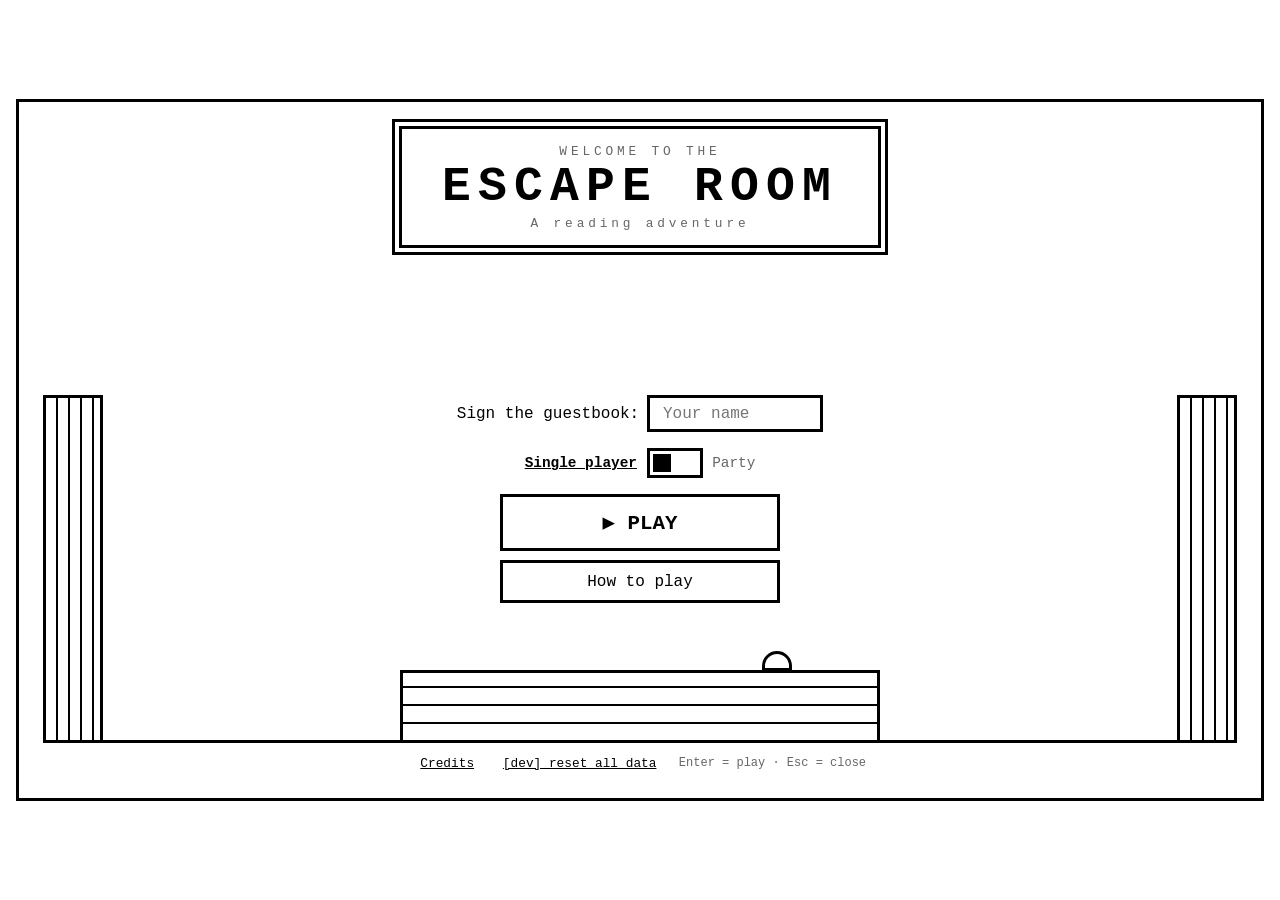
==== index.html @ 8e8c7b07 "changed menu ui, added dev reset button, added keyboard controls (esc for moving back, enter for pre" ====
<!DOCTYPE html>
<html lang="en">
<head>
  <meta charset="UTF-8" />
  <meta name="viewport" content="width=device-width, initial-scale=1.0" />
  <title>Escape Room – Lobby</title>
  <link rel="stylesheet" href="css/style.css" />
</head>
<body>
  <main class="menu-stage">
    <section class="room lobby">

      <!-- Title / hotel sign -->
      <div class="sign">
        <span class="sign-small">WELCOME TO THE</span>
        <h1>ESCAPE ROOM</h1>
        <span class="sign-small">A reading adventure</span>
      </div>

      <div class="lobby-floor">
        <!-- Left: decorative pillar -->
        <div class="pillar" aria-hidden="true"></div>

        <!-- Centre: reception desk with the menu -->
        <div class="reception">
          <div class="guestbook">
            <label for="player-name">Sign the guestbook:</label>
            <input id="player-name" type="text" maxlength="16" placeholder="Your name" />
          </div>

          <!-- Single player / Party switch (applies to every game) -->
          <div class="mode-switch">
            <span class="mode-label" data-mode="single">Single player</span>
            <button class="switch" id="mode-switch" role="switch" aria-checked="false" aria-label="Party mode">
              <span class="switch-knob"></span>
            </button>
            <span class="mode-label" data-mode="party">Party</span>
          </div>

          <nav class="menu">
            <button class="menu-btn primary" id="btn-play">▶ PLAY</button>
            <button class="menu-btn" data-open="how-to">How to play</button>
          </nav>
          <p class="menu-note" id="mode-note" aria-live="polite"></p>

          <div class="desk" aria-hidden="true">
            <button class="bell" id="bell" aria-label="Ring the bell" tabindex="-1"></button>
          </div>
        </div>

        <!-- Right: decorative pillar -->
        <div class="pillar" aria-hidden="true"></div>
      </div>

      <!-- Small links under the desk -->
      <div class="desk-links">
        <button class="link-btn" data-open="credits">Credits</button>
        <button class="link-btn" id="btn-reset">[dev] reset all data</button>
        <span class="key-hint">Enter = play · Esc = close</span>
      </div>
    </section>
  </main>

  <!-- ===== Pop-up panels ===== -->
  <dialog class="modal" id="how-to">
    <h2>How to play</h2>
    <ol>
      <li>Sign the guestbook with your name.</li>
      <li>Press <strong>Play</strong> to enter the hallway.</li>
      <li>Pick a door. Each room trains a reading skill:
        <ul>
          <li><strong>Locate</strong> – find key information fast.</li>
          <li><strong>Understand</strong> – apply what you read.</li>
          <li><strong>Evaluate</strong> – judge what is true and useful.</li>
        </ul>
      </li>
      <li>Escape before the timer runs out and beat your best score.</li>
    </ol>
    <p class="muted">Keyboard: <strong>Esc</strong> goes back a menu.</p>
    <form method="dialog"><button>Close</button></form>
  </dialog>

  <dialog class="modal" id="credits">
    <h2>Credits</h2>
    <p>Made by our team for the KapiBarian Game Design Challenge.</p>
    <p class="muted">Inspired by the PISA reading literacy framework.</p>
    <form method="dialog"><button>Close</button></form>
  </dialog>

  <script src="js/main.js"></script>
  <script src="js/menu.js"></script>
</body>
</html>
---- css/style.css ----
/* =========================================================
   Plain black & white theme.
   All colors/sizes live here as variables so the pixel-art
   theme (dark reds, browns, golds) can be swapped in later.
   ========================================================= */
:root {
  --bg: #ffffff;
  --fg: #000000;
  --muted: #666666;
  --line: #000000;
  --hover-bg: #000000;
  --hover-fg: #ffffff;
  --border: 3px;
  --radius: 0px;            /* keep square for a pixel look */
  --font: "Courier New", Courier, monospace;
  --max-width: 1280px;
}

* { box-sizing: border-box; margin: 0; padding: 0; }

html, body { height: 100%; }

body {
  background: var(--bg);
  color: var(--fg);
  font-family: var(--font);
  display: flex;
  flex-direction: column;
  min-height: 100vh;
}

a { color: inherit; text-decoration: none; }

button, input {
  font-family: inherit;
  font-size: 1rem;
  color: var(--fg);
  background: var(--bg);
  border: var(--border) solid var(--line);
  border-radius: var(--radius);
  padding: 0.4rem 0.8rem;
}

button { cursor: pointer; }
button:hover, button:focus-visible {
  background: var(--hover-bg);
  color: var(--hover-fg);
  outline: none;
}

.muted { color: var(--muted); }

/* ---------- Top bar ---------- */
.topbar {
  display: flex;
  justify-content: space-between;
  align-items: center;
  gap: 1rem;
  flex-wrap: wrap;
  padding: 0.8rem 1.2rem;
  border-bottom: var(--border) solid var(--line);
}

.logo { font-weight: bold; letter-spacing: 0.2em; }

.player { display: flex; align-items: center; gap: 0.5rem; }
.player input { width: 10rem; }

/* ---------- Main stage ---------- */
.stage {
  flex: 1;
  width: 100%;
  max-width: var(--max-width);
  margin: 0 auto;
  padding: 1.5rem 1rem;
  display: grid;
  grid-template-columns: 1fr 260px;
  gap: 1.5rem;
  align-items: start;
}

.room {
  border: var(--border) solid var(--line);
  padding: 1.5rem;
  aspect-ratio: 16 / 9;     /* designed for 16:9 laptop screens */
  display: flex;
  flex-direction: column;
}

.room h1 { font-size: 2rem; text-align: center; }
.subtitle { text-align: center; color: var(--muted); margin: 0.4rem 0 1.5rem; }

/* ---------- Doors ---------- */
.doors {
  flex: 1;
  display: grid;
  grid-template-columns: repeat(3, 1fr);
  gap: 1.5rem;
  align-items: end;
}

.door {
  display: flex;
  flex-direction: column;
  align-items: center;
  text-align: center;
  gap: 0.4rem;
}

.door-frame {
  width: 70%;
  max-width: 150px;
  aspect-ratio: 1 / 2;
  border: var(--border) solid var(--line);
  padding: 6px;
  perspective: 600px;
}

.door-panel {
  position: relative;
  width: 100%;
  height: 100%;
  border: var(--border) solid var(--line);
  background: var(--bg);
  transform-origin: left center;
  transition: transform 0.35s ease, background 0.2s;
  display: flex;
  justify-content: center;
  padding-top: 15%;
}

.door-number { font-weight: bold; font-size: 1.2rem; }

.door-knob {
  position: absolute;
  right: 12%;
  top: 50%;
  width: 10px;
  height: 10px;
  border: var(--border) solid var(--line);
  border-radius: 50%;
}

.door h2 { font-size: 1.2rem; margin-top: 0.4rem; }
.door p { font-size: 0.85rem; color: var(--muted); }
.best { font-size: 0.8rem; }

/* door "opens" on hover / keyboard focus */
.door:hover .door-panel,
.door:focus-visible .door-panel {
  transform: rotateY(-55deg);
  background: var(--hover-bg);
}
.door:hover .door-number,
.door:focus-visible .door-number { color: var(--hover-fg); }
.door:focus-visible { outline: var(--border) dashed var(--line); outline-offset: 6px; }

/* ---------- Side panel / leaderboard ---------- */
.panel {
  border: var(--border) solid var(--line);
  padding: 1rem;
}
.panel h2 { font-size: 1.1rem; margin-bottom: 0.4rem; }
.panel ol { margin: 0.8rem 0 0 1.4rem; line-height: 1.7; }

/* ---------- Footer ---------- */
.footer {
  display: flex;
  justify-content: space-between;
  align-items: center;
  padding: 0.6rem 1.2rem;
  border-top: var(--border) solid var(--line);
  font-size: 0.8rem;
  color: var(--muted);
}
.easter-egg { border: none; padding: 0 0.4rem; color: var(--muted); }

/* ---------- Game page shell ---------- */
.hud {
  display: flex;
  gap: 1.5rem;
  font-weight: bold;
}

.game-stage {
  flex: 1;
  width: 100%;
  max-width: var(--max-width);
  margin: 0 auto;
  padding: 1.5rem 1rem;
}

.game-area {
  border: var(--border) solid var(--line);
  aspect-ratio: 16 / 9;
  display: flex;
  flex-direction: column;
  align-items: center;
  justify-content: center;
  gap: 1rem;
  padding: 1.5rem;
  text-align: center;
}

.game-area h1 { font-size: 2rem; }
.game-area .skill { max-width: 40ch; color: var(--muted); }
.game-area .actions { display: flex; gap: 0.8rem; flex-wrap: wrap; justify-content: center; }

/* ---------- Phone / narrow screens ---------- */
@media (max-width: 800px) {
  .stage { grid-template-columns: 1fr; }
  .room, .game-area { aspect-ratio: auto; min-height: 70vh; }
  .doors { grid-template-columns: 1fr; gap: 2rem; }
  .door-frame { width: 40%; }
  .footer { flex-direction: column; gap: 0.3rem; }
}

/* =========================================================
   MAIN MENU (lobby)
   ========================================================= */
.menu-stage {
  flex: 1;
  width: 100%;
  max-width: var(--max-width);
  margin: 0 auto;
  padding: 1.5rem 1rem;
  display: flex;
  align-items: center;
}

.lobby { width: 100%; justify-content: space-between; }

/* hotel sign */
.sign {
  align-self: center;
  border: var(--border) solid var(--line);
  outline: var(--border) solid var(--line);
  outline-offset: 4px;
  padding: 0.8rem 2.5rem;
  text-align: center;
}
.sign h1 { font-size: clamp(1.8rem, 4vw, 3rem); letter-spacing: 0.15em; }
.sign-small { font-size: 0.8rem; letter-spacing: 0.3em; color: var(--muted); }

/* floor row: pillar | reception | pillar */
.lobby-floor {
  display: grid;
  grid-template-columns: 60px 1fr 60px;
  align-items: end;
  gap: 1rem;
  border-bottom: var(--border) solid var(--line); /* the floor line */
}

.pillar {
  height: 100%;
  min-height: 260px;
  border: var(--border) solid var(--line);
  border-bottom: none;
  background: repeating-linear-gradient(
    90deg, var(--bg) 0 10px, var(--line) 10px 12px
  );
}

.reception {
  display: flex;
  flex-direction: column;
  align-items: center;
  gap: 1rem;
}

.guestbook { display: flex; align-items: center; gap: 0.5rem; flex-wrap: wrap; justify-content: center; }
.guestbook input { width: 11rem; }

.menu {
  display: flex;
  flex-direction: column;
  gap: 0.6rem;
  width: min(280px, 100%);
}

.menu-btn {
  display: block;
  width: 100%;
  text-align: center;
  font-size: 1rem;
  padding: 0.6rem;
  border: var(--border) solid var(--line);
  background: var(--bg);
  color: var(--fg);
  cursor: pointer;
}
.menu-btn:hover, .menu-btn:focus-visible {
  background: var(--hover-bg);
  color: var(--hover-fg);
  outline: none;
}
.menu-btn.primary { font-size: 1.3rem; font-weight: bold; padding: 0.8rem; }

/* reception desk */
.desk {
  position: relative;
  width: min(480px, 100%);
  height: 70px;
  border: var(--border) solid var(--line);
  border-bottom: none;
  margin-top: 1.2rem;
  background: repeating-linear-gradient(
    0deg, var(--bg) 0 16px, var(--line) 16px 18px
  );
}

.bell {
  position: absolute;
  top: -22px;
  right: 18%;
  width: 30px;
  height: 20px;
  padding: 0;
  border: var(--border) solid var(--line);
  border-radius: 15px 15px 0 0;
  background: var(--bg);
}
.bell:hover { background: var(--hover-bg); }
.bell.ring { animation: ring 0.3s; }
@keyframes ring {
  25% { transform: rotate(-15deg); }
  75% { transform: rotate(15deg); }
}

/* pop-up panels */
.modal {
  margin: auto;
  max-width: min(520px, 92vw);
  padding: 1.5rem;
  border: var(--border) solid var(--line);
  background: var(--bg);
  color: var(--fg);
  font-family: var(--font);
}
.modal::backdrop { background: rgba(0, 0, 0, 0.6); }
.modal h2 { margin-bottom: 0.8rem; }
.modal ol, .modal ul { margin: 0.6rem 0 1rem 1.4rem; line-height: 1.7; }
.modal p { margin-bottom: 0.6rem; }

@media (max-width: 800px) {
  .menu-stage { align-items: stretch; }
  .lobby { gap: 1.5rem; }
  .lobby-floor { grid-template-columns: 1fr; }
  .pillar { display: none; }
}

/* ---------- Single player / Party switch ---------- */
.mode-switch { display: flex; align-items: center; gap: 0.6rem; font-size: 0.9rem; }
.mode-label { color: var(--muted); }
.mode-label.active { color: var(--fg); font-weight: bold; text-decoration: underline; }

.switch {
  position: relative;
  width: 56px;
  height: 30px;
  padding: 0;
  border: var(--border) solid var(--line);
  background: var(--bg);
}
.switch:hover, .switch:focus-visible {
  background: var(--bg);               /* keep the knob visible */
  outline: var(--border) dashed var(--line);
  outline-offset: 3px;
}
.switch-knob {
  position: absolute;
  top: 3px;
  left: 3px;
  width: 18px;
  height: 18px;
  background: var(--fg);
  transition: left 0.15s;
}
.switch[aria-checked="true"] .switch-knob { left: 29px; }

.menu-btn:disabled,
.menu-btn:disabled:hover {
  background: var(--bg);
  color: var(--muted);
  border-style: dashed;
  cursor: not-allowed;
}
.menu-note { min-height: 1.2em; font-size: 0.8rem; color: var(--muted); text-align: center; }

/* ---------- Small links under the desk ---------- */
.desk-links {
  display: flex;
  justify-content: center;
  align-items: center;
  gap: 1rem;
  flex-wrap: wrap;
  padding-top: 0.6rem;
}
.link-btn {
  border: none;
  background: none;
  font-size: 0.8rem;
  text-decoration: underline;
  padding: 0.2rem 0.4rem;
}
.key-hint { font-size: 0.75rem; color: var(--muted); }
/* keep the small links right under the desk */
.lobby { justify-content: flex-start; }
.lobby-floor { margin-top: auto; }
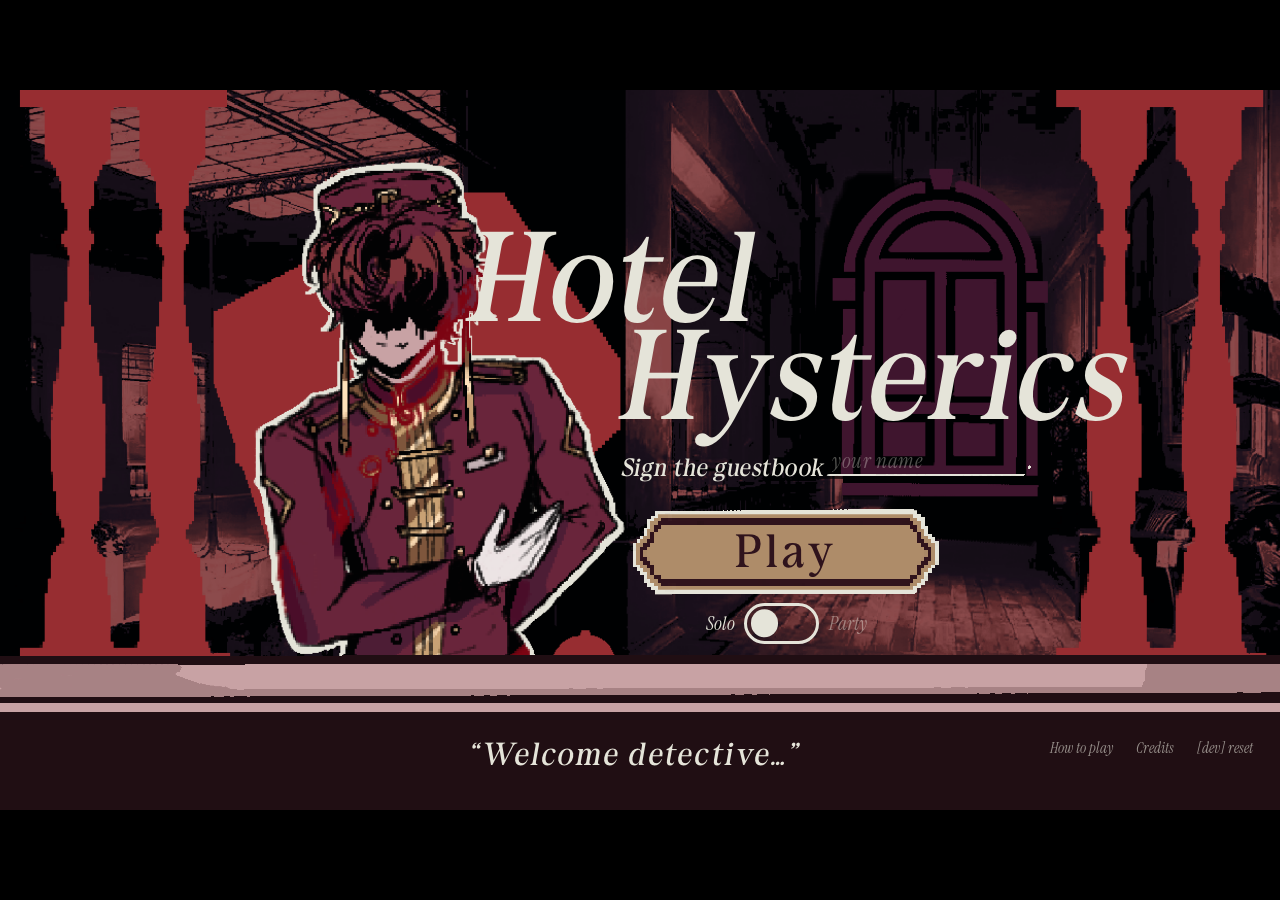
==== commit ddfcb7cc: "added title screen animations" ====
--- a/index.html
+++ b/index.html
@@ -3,62 +3,79 @@
 <head>
   <meta charset="UTF-8" />
   <meta name="viewport" content="width=device-width, initial-scale=1.0" />
-  <title>Escape Room – Lobby</title>
+  <title>Hotel Hysterics</title>
+  <link rel="preconnect" href="https://fonts.googleapis.com" />
+  <link rel="preconnect" href="https://fonts.gstatic.com" crossorigin />
+  <link href="https://fonts.googleapis.com/css2?family=Instrument+Serif:ital@0;1&display=swap" rel="stylesheet" />
   <link rel="stylesheet" href="css/style.css" />
+  <link rel="stylesheet" href="css/title.css" />
 </head>
-<body>
-  <main class="menu-stage">
-    <section class="room lobby">
+<body class="title-page">
+  <!--
+    Title screen. All art is 1280x720 and every layer is stacked
+    full-size, so positions below are % of that 1280x720 canvas.
+    Art lives in assets/main_menu/.
+  -->
+  <main class="title-stage" id="stage">
+    <div class="title-scene" id="scene">
 
-      <!-- Title / hotel sign -->
-      <div class="sign">
-        <span class="sign-small">WELCOME TO THE</span>
-        <h1>ESCAPE ROOM</h1>
-        <span class="sign-small">A reading adventure</span>
+      <!-- back to front -->
+      <div class="layer px" style="--depth: 0.35">
+        <img src="assets/main_menu/background bottom.png" alt="" />
       </div>
 
-      <div class="lobby-floor">
-        <!-- Left: decorative pillar -->
-        <div class="pillar" aria-hidden="true"></div>
-
-        <!-- Centre: reception desk with the menu -->
-        <div class="reception">
-          <div class="guestbook">
-            <label for="player-name">Sign the guestbook:</label>
-            <input id="player-name" type="text" maxlength="16" placeholder="Your name" />
-          </div>
-
-          <!-- Single player / Party switch (applies to every game) -->
-          <div class="mode-switch">
-            <span class="mode-label" data-mode="single">Single player</span>
-            <button class="switch" id="mode-switch" role="switch" aria-checked="false" aria-label="Party mode">
-              <span class="switch-knob"></span>
-            </button>
-            <span class="mode-label" data-mode="party">Party</span>
-          </div>
-
-          <nav class="menu">
-            <button class="menu-btn primary" id="btn-play">▶ PLAY</button>
-            <button class="menu-btn" data-open="how-to">How to play</button>
-          </nav>
-          <p class="menu-note" id="mode-note" aria-live="polite"></p>
-
-          <div class="desk" aria-hidden="true">
-            <button class="bell" id="bell" aria-label="Ring the bell" tabindex="-1"></button>
-          </div>
-        </div>
-
-        <!-- Right: decorative pillar -->
-        <div class="pillar" aria-hidden="true"></div>
+      <div class="layer px" style="--depth: 0.9">
+        <img src="assets/main_menu/pillars.png" alt="" />
+        <!-- easter egg: ring the bell 5 times -->
+        <button class="bell" id="bell" aria-label="Ring the bell" tabindex="-1">
+          <img src="assets/main_menu/bell.png" alt="" />
+        </button>
       </div>
 
-      <!-- Small links under the desk -->
-      <div class="desk-links">
-        <button class="link-btn" data-open="credits">Credits</button>
-        <button class="link-btn" id="btn-reset">[dev] reset all data</button>
-        <span class="key-hint">Enter = play · Esc = close</span>
+      <div class="layer px ui bellboy" style="--depth: 0.6">
+        <img src="assets/main_menu/bellboy.png" alt="" />
       </div>
-    </section>
+
+      <div class="layer ui">
+        <img src="assets/main_menu/title.png" alt="Hotel Hysterics" />
+      </div>
+
+      <div class="layer ui">
+        <img src="assets/main_menu/guestbook.png" alt="" />
+      </div>
+
+      <!-- guestbook: typing sits on the drawn underline -->
+      <label class="sr-only" for="player-name">Sign the guestbook</label>
+      <input class="guestbook-input ui" id="player-name" type="text" maxlength="16"
+             placeholder="your name" autocomplete="off" spellcheck="false" />
+
+      <button class="play-btn ui" id="btn-play" aria-label="Play">
+        <img src="assets/main_menu/play-button.png" alt="" />
+        <span class="shine"></span>
+      </button>
+
+      <!-- Single player / Party switch -->
+      <span class="mode-word ui" data-mode="single">Solo</span>
+      <button class="mode-toggle ui" id="mode-switch" role="switch" aria-checked="false" aria-label="Party mode">
+        <span class="knob"></span>
+      </button>
+      <span class="mode-word ui right" data-mode="party">Party</span>
+
+      <div class="layer ui">
+        <img src="assets/main_menu/bottom bar.png" alt="" />
+      </div>
+
+      <p class="mode-note ui" id="mode-note" aria-live="polite"></p>
+
+      <nav class="corner-links ui">
+        <button data-open="how-to">How to play</button>
+        <button data-open="credits">Credits</button>
+        <button id="btn-reset">[dev] reset</button>
+      </nav>
+    </div>
+
+    <!-- fades in at the end of the door zoom -->
+    <div class="door-fade" id="door-fade"></div>
   </main>
 
   <!-- ===== Pop-up panels ===== -->
@@ -69,14 +86,14 @@
       <li>Press <strong>Play</strong> to enter the hallway.</li>
       <li>Pick a door. Each room trains a reading skill:
         <ul>
-          <li><strong>Locate</strong> – find key information fast.</li>
-          <li><strong>Understand</strong> – apply what you read.</li>
-          <li><strong>Evaluate</strong> – judge what is true and useful.</li>
+          <li><strong>Detective Lie Detector</strong> – read the case and catch the culprit.</li>
+          <li><strong>Interrogation Room</strong> – find the lie in what you hear.</li>
+          <li><strong>Room 03</strong> – coming soon.</li>
         </ul>
       </li>
-      <li>Escape before the timer runs out and beat your best score.</li>
+      <li>Each room has one case a day. Come back tomorrow for a new one.</li>
     </ol>
-    <p class="muted">Keyboard: <strong>Esc</strong> goes back a menu.</p>
+    <p class="muted">Keyboard: <strong>Enter</strong> = play · <strong>Esc</strong> = back.</p>
     <form method="dialog"><button>Close</button></form>
   </dialog>
 
--- a/css/style.css
+++ b/css/style.css
@@ -407,3 +407,18 @@
 /* keep the small links right under the desk */
 .lobby { justify-content: flex-start; }
 .lobby-floor { margin-top: auto; }
+
+
+.hallway-page {
+  --bg: #3f152e;        /* background */
+  --fg: #d2b450;        /* text */
+  --muted: #b89f7a;     /* secondary text */
+  --line: #f3e6c8;      /* borders + doors */
+  --hover-bg: #8b3535;  /* door/button hover */
+  --hover-fg: #2b1d14;  /* text on hover */
+}
+
+/* Hallway fades in after the title screen's door zoom
+   (the door is the same colour as the hallway background) */
+.hallway-page > * { animation: page-in 0.6s ease-out both; }
+@keyframes page-in { from { opacity: 0; } }
--- a/css/title.css
+++ b/css/title.css
@@ -0,0 +1,259 @@
+/* =========================================================
+   TITLE SCREEN (index.html)
+   The art is 1280x720. The stage keeps that 16:9 shape and
+   scales to fit the window. Positions are % of 1280x720 and
+   sizes use cqw (1cqw = 1% of the stage width) so everything
+   scales together.
+   ========================================================= */
+
+.title-page {
+  --cream: #e5e4d9;      /* title text / outlines in the art */
+  --tan: #ae8c69;        /* play button fill */
+  --wine: #30131c;       /* dark outline in the art */
+  --bar: #200e13;        /* bottom bar */
+  --door: #3f152e;       /* door colour = hallway background */
+
+  /* pop-ups (How to play / Credits) pick these up */
+  --bg: var(--bar);
+  --fg: var(--cream);
+  --muted: #c9a9a4;
+  --line: var(--cream);
+  --hover-bg: var(--cream);
+  --hover-fg: var(--bar);
+  --font: "Instrument Serif", Georgia, serif;
+
+  background: #000;
+  height: 100vh;
+  overflow: hidden;
+  display: grid;
+  place-items: center;
+}
+
+.sr-only {
+  position: absolute; width: 1px; height: 1px; overflow: hidden;
+  clip: rect(0 0 0 0); white-space: nowrap;
+}
+
+.title-stage {
+  position: relative;
+  width: min(100vw, calc(100vh * 16 / 9));
+  aspect-ratio: 16 / 9;
+  overflow: hidden;
+  background: var(--door);   /* shows through the transparent door */
+  container-type: inline-size;
+  font-family: var(--font);
+}
+
+.title-scene {
+  position: absolute;
+  inset: 0;
+  transform-origin: 72.77% 34.17%;   /* centre of the door */
+}
+
+/* every art layer fills the stage */
+.layer { position: absolute; inset: 0; pointer-events: none; }
+.layer > img { width: 100%; height: 100%; display: block; user-select: none; -webkit-user-drag: none; }
+
+/* parallax: menu.js sets --mx / --my between -1 and 1 */
+.px {
+  --d: calc(var(--depth, 0.5) * 1cqw);
+  transform: translate(calc(var(--mx, 0) * var(--d)), calc(var(--my, 0) * var(--d))) scale(1.03);
+  transition: transform 0.25s ease-out;
+}
+
+/* the bellboy breathes a little */
+.bellboy > img { animation: breathe 4.5s ease-in-out infinite; transform-origin: 35% 100%; }
+@keyframes breathe { 50% { transform: translateY(0.25cqw) scaleY(0.995); } }
+
+/* ---------- Bell easter egg ---------- */
+.bell {
+  position: absolute;
+  left: 43.36%; top: 74.31%;
+  width: 4.77%; height: 5.28%;
+  padding: 0; border: 0; background: none;
+  pointer-events: auto;
+  cursor: pointer;
+  transform-origin: 50% 100%;
+}
+.bell:hover, .bell:focus-visible { background: none; }
+.bell img { width: 100%; height: 100%; display: block; }
+.bell.ring { animation: ring 0.4s; }
+@keyframes ring {
+  20% { transform: rotate(-14deg); }
+  50% { transform: rotate(12deg); }
+  80% { transform: rotate(-6deg); }
+}
+
+/* ---------- Guestbook input (sits on the drawn line) ---------- */
+.guestbook-input {
+  position: absolute;
+  left: 64.7%; top: 49.6%;
+  width: 15.3%; height: 3.8%;
+  padding: 0 0.3cqw;
+  border: 0;
+  background: transparent;
+  color: var(--cream);
+  font-family: var(--font);
+  font-style: italic;
+  font-size: 1.65cqw;
+  letter-spacing: 0.03em;
+  caret-color: var(--cream);
+}
+.guestbook-input::placeholder { color: var(--cream); opacity: 0.35; }
+.guestbook-input:focus { outline: none; background: rgba(229, 228, 217, 0.08); }
+
+/* ---------- Play button ---------- */
+.play-btn {
+  position: absolute;
+  left: 49.45%; top: 58.19%;
+  width: 23.91%; height: 11.94%;
+  padding: 0; border: 0; background: none;
+  cursor: pointer;
+  transition: transform 0.15s steps(3), filter 0.15s;
+}
+.play-btn img { width: 100%; height: 100%; display: block; }
+
+/* little pixel arrows that slide in on hover */
+.play-btn::before,
+.play-btn::after {
+  content: "";
+  position: absolute;
+  top: 50%;
+  width: 1.1cqw; height: 1.6cqw;
+  background: var(--cream);
+  opacity: 0;
+  transition: opacity 0.15s, transform 0.2s steps(3);
+}
+.play-btn::before { left: -2.2cqw; clip-path: polygon(0 0, 100% 50%, 0 100%); transform: translate(-1cqw, -50%); }
+.play-btn::after  { right: -2.2cqw; clip-path: polygon(100% 0, 0 50%, 100% 100%); transform: translate(1cqw, -50%); }
+
+/* shine that sweeps across – masked to the button's own shape */
+.play-btn .shine {
+  position: absolute; inset: 0;
+  background: linear-gradient(105deg, transparent 35%, rgba(255, 250, 235, 0.55) 45%, transparent 55%) -150% 0 / 250% 100% no-repeat;
+  -webkit-mask: url("../assets/main_menu/play-button.png") center / 100% 100%;
+          mask: url("../assets/main_menu/play-button.png") center / 100% 100%;
+  pointer-events: none;
+}
+
+.play-btn:hover, .play-btn:focus-visible {
+  background: none;
+  outline: none;
+  transform: translateY(-0.35cqw) scale(1.04);
+  filter: brightness(1.12) drop-shadow(0 0.4cqw 0 rgba(0, 0, 0, 0.45));
+}
+.play-btn:hover::before, .play-btn:focus-visible::before { opacity: 1; transform: translate(0, -50%); animation: nudge-r 0.8s 0.2s steps(2) infinite; }
+.play-btn:hover::after,  .play-btn:focus-visible::after  { opacity: 1; transform: translate(0, -50%); animation: nudge-l 0.8s 0.2s steps(2) infinite; }
+.play-btn:hover .shine, .play-btn:focus-visible .shine { animation: shine 0.7s ease-out; }
+.play-btn:active { transform: translateY(0.15cqw) scale(0.98); filter: brightness(0.95); }
+
+@keyframes nudge-r { 50% { transform: translate(0.4cqw, -50%); } }
+@keyframes nudge-l { 50% { transform: translate(-0.4cqw, -50%); } }
+@keyframes shine { to { background-position: 150% 0; } }
+
+/* Party mode on: Play is off */
+.play-btn:disabled { cursor: not-allowed; filter: grayscale(1) brightness(0.6); transform: none; }
+.play-btn:disabled::before, .play-btn:disabled::after, .play-btn:disabled .shine { display: none; }
+
+/* ---------- Single / Party toggle (drawn to match the art) ---------- */
+.mode-toggle {
+  position: absolute;
+  left: 58.13%; top: 71.25%;
+  width: 5.86%; height: 5.69%;
+  padding: 0;
+  border: 0.24cqw solid var(--cream);
+  border-radius: 999px;
+  background: transparent;
+  cursor: pointer;
+  transition: background 0.2s, box-shadow 0.2s;
+}
+.mode-toggle .knob {
+  position: absolute;
+  top: 50%; left: 0.28cqw;
+  width: 2.15cqw; height: 2.15cqw;
+  border-radius: 50%;
+  background: var(--cream);
+  transform: translateY(-50%);
+  transition: left 0.22s cubic-bezier(0.5, 1.6, 0.5, 1), background 0.2s, width 0.15s;
+}
+.mode-toggle:hover, .mode-toggle:focus-visible {
+  background: rgba(229, 228, 217, 0.12);
+  box-shadow: 0 0 0.9cqw rgba(229, 228, 217, 0.45);
+  outline: none;
+}
+.mode-toggle:hover .knob { width: 2.5cqw; }               /* knob stretches toward the other side */
+.mode-toggle:active .knob { width: 2.9cqw; }
+.mode-toggle[aria-checked="true"] { background: var(--cream); }
+.mode-toggle[aria-checked="true"] .knob { left: calc(100% - 2.15cqw - 0.28cqw); background: var(--wine); }
+.mode-toggle[aria-checked="true"]:hover .knob { left: calc(100% - 2.5cqw - 0.28cqw); }
+
+.mode-word {
+  position: absolute;
+  top: 72.4%;
+  right: calc(100% - 57.4%);
+  color: var(--cream);
+  font-style: italic;
+  font-size: 1.5cqw;
+  opacity: 0.45;
+  transition: opacity 0.2s;
+  pointer-events: none;
+}
+.mode-word.right { right: auto; left: 64.75%; }
+.mode-word.active { opacity: 1; }
+
+/* ---------- Bottom bar extras ---------- */
+.mode-note {
+  position: absolute;
+  left: 2%; top: 90.5%;
+  max-width: 28%;
+  color: var(--cream);
+  font-style: italic;
+  font-size: 1.15cqw;
+  opacity: 0.8;
+}
+.corner-links {
+  position: absolute;
+  right: 1.8%; top: 89.6%;
+  display: flex;
+  gap: 1.2cqw;
+}
+.corner-links button {
+  padding: 0.2cqw 0.3cqw;
+  border: 0;
+  background: none;
+  color: var(--cream);
+  font-family: var(--font);
+  font-style: italic;
+  font-size: 1.15cqw;
+  opacity: 0.6;
+  cursor: pointer;
+}
+.corner-links button:hover, .corner-links button:focus-visible {
+  background: none;
+  color: var(--cream);
+  opacity: 1;
+  text-decoration: underline;
+  outline: none;
+}
+
+/* ---------- Pop-ups in the title theme ---------- */
+.title-page .modal { font-size: 1.05rem; line-height: 1.6; }
+.title-page .modal h2 { font-style: italic; font-weight: normal; font-size: 1.9rem; }
+.title-page .modal button { font-family: var(--font); font-size: 1rem; }
+
+/* ---------- Play: zoom into the door, then fade ---------- */
+.door-fade {
+  position: absolute; inset: 0;
+  background: var(--door);
+  opacity: 0;
+  pointer-events: none;
+}
+.title-stage.entering .ui { opacity: 0; transition: opacity 0.35s ease-in; pointer-events: none; }
+.title-stage.entering .px { transition: none; transform: none; }
+.title-stage.entering .title-scene { transform: scale(5); transition: transform 1.4s cubic-bezier(0.55, 0, 0.75, 0.3); }
+.title-stage.entering .door-fade { opacity: 1; transition: opacity 0.45s 1s ease-in; }
+
+@media (prefers-reduced-motion: reduce) {
+  .bellboy > img, .play-btn:hover::before, .play-btn:hover::after { animation: none; }
+  .px { transform: scale(1.03); }
+}
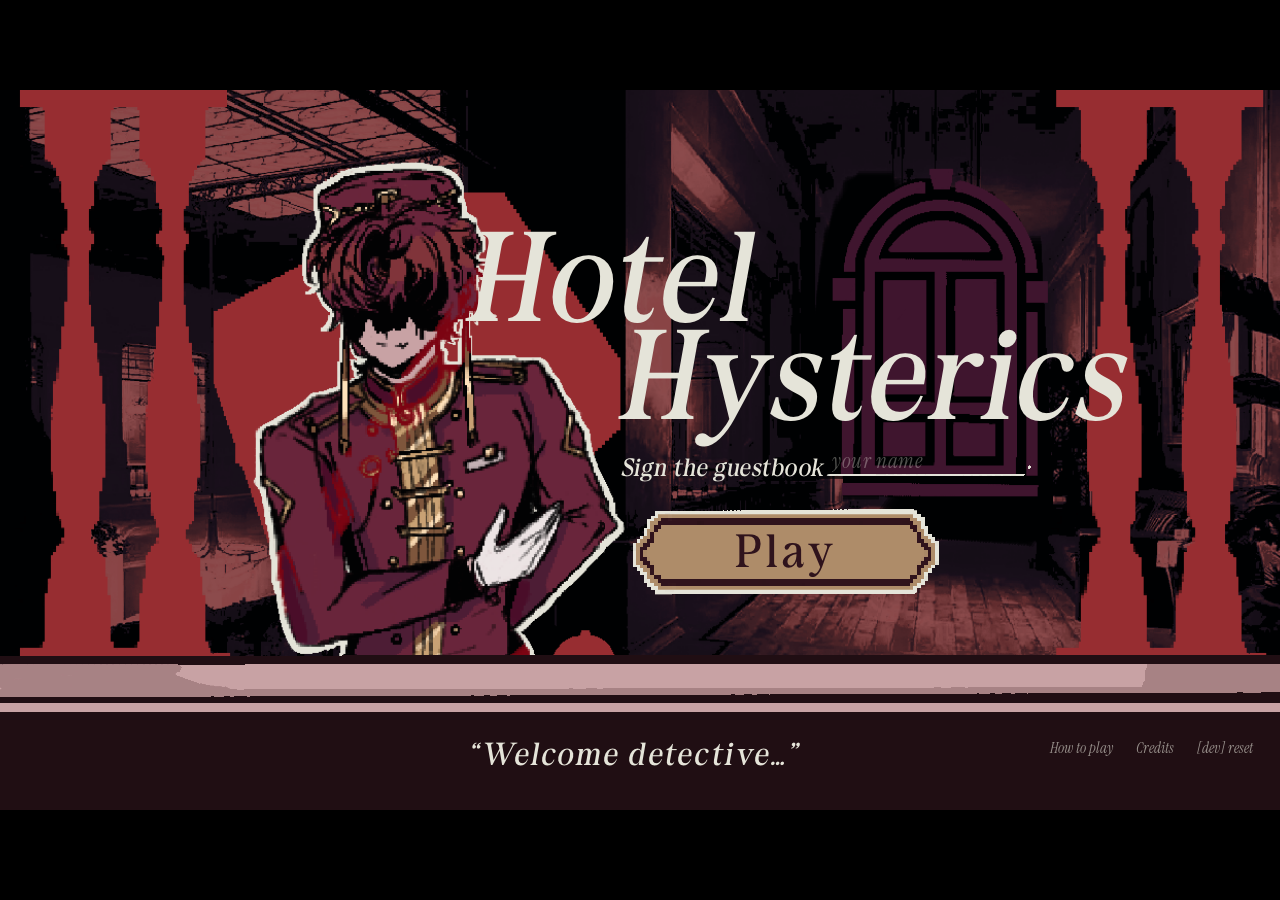
==== commit 43b1c77f: "remove party mode toggle, added background image for effective detective, reworked UI slightly" ====
--- a/index.html
+++ b/index.html
@@ -54,18 +54,9 @@
         <span class="shine"></span>
       </button>
 
-      <!-- Single player / Party switch -->
-      <span class="mode-word ui" data-mode="single">Solo</span>
-      <button class="mode-toggle ui" id="mode-switch" role="switch" aria-checked="false" aria-label="Party mode">
-        <span class="knob"></span>
-      </button>
-      <span class="mode-word ui right" data-mode="party">Party</span>
-
       <div class="layer ui">
         <img src="assets/main_menu/bottom bar.png" alt="" />
       </div>
-
-      <p class="mode-note ui" id="mode-note" aria-live="polite"></p>
 
       <nav class="corner-links ui">
         <button data-open="how-to">How to play</button>
@@ -86,9 +77,9 @@
       <li>Press <strong>Play</strong> to enter the hallway.</li>
       <li>Pick a door. Each room trains a reading skill:
         <ul>
-          <li><strong>Detective Lie Detector</strong> – read the case and catch the culprit.</li>
-          <li><strong>Interrogation Room</strong> – find the lie in what you hear.</li>
-          <li><strong>Room 03</strong> – coming soon.</li>
+          <li><strong>Effective Detective</strong> – read the case and catch the culprit.</li>
+          <li><strong>Interrogation Station</strong> – find the lie in what you hear.</li>
+          <li><strong>Paranormal Paralegal</strong> – read the case file and write a summary.</li>
         </ul>
       </li>
       <li>Each room has one case a day. Come back tomorrow for a new one.</li>
--- a/css/style.css
+++ b/css/style.css
@@ -96,7 +96,7 @@
   display: grid;
   grid-template-columns: repeat(3, 1fr);
   gap: 1.5rem;
-  align-items: end;
+  align-items: start; /* doors line up along the top */
 }
 
 .door {
@@ -107,38 +107,47 @@
   gap: 0.4rem;
 }
 
+/* door art: the frame (assets/hallway/door-open.png) with two panes
+   (door-pane-left/right.png) over the doorway that slide apart on hover */
 .door-frame {
+  position: relative;
   width: 70%;
-  max-width: 150px;
-  aspect-ratio: 1 / 2;
-  border: var(--border) solid var(--line);
-  padding: 6px;
-  perspective: 600px;
-}
-
-.door-panel {
-  position: relative;
+  max-width: 160px;
+  aspect-ratio: 530 / 1080;
+}
+.door-img {
+  position: absolute;
+  inset: 0;
   width: 100%;
   height: 100%;
-  border: var(--border) solid var(--line);
-  background: var(--bg);
-  transform-origin: left center;
-  transition: transform 0.35s ease, background 0.2s;
-  display: flex;
-  justify-content: center;
-  padding-top: 15%;
-}
-
-.door-number { font-weight: bold; font-size: 1.2rem; }
-
-.door-knob {
+  image-rendering: pixelated;
+}
+.door-panes {
   position: absolute;
-  right: 12%;
-  top: 50%;
-  width: 10px;
-  height: 10px;
-  border: var(--border) solid var(--line);
-  border-radius: 50%;
+  /* the doorway inside the frame art */
+  left: 20.75%;
+  top: 31.3%;
+  width: 61.89%;
+  height: 60.83%;
+  display: flex;
+  overflow: hidden;                /* panes disappear into the frame */
+}
+.pane {
+  width: 50%;
+  height: 100%;
+  image-rendering: pixelated;
+  transition: transform 0.45s ease-in-out;
+}
+
+/* the number sits in the round window at the top of the arch */
+.door-number {
+  position: absolute;
+  left: 50%;
+  top: 13.9%;
+  transform: translate(-50%, -50%);
+  font-weight: bold;
+  font-size: clamp(0.6rem, 1.1vw, 0.85rem);
+  color: var(--fg);
 }
 
 .door h2 { font-size: 1.2rem; margin-top: 0.4rem; }
@@ -146,13 +155,10 @@
 .best { font-size: 0.8rem; }
 
 /* door "opens" on hover / keyboard focus */
-.door:hover .door-panel,
-.door:focus-visible .door-panel {
-  transform: rotateY(-55deg);
-  background: var(--hover-bg);
-}
-.door:hover .door-number,
-.door:focus-visible .door-number { color: var(--hover-fg); }
+.door:hover .pane-left,
+.door:focus-visible .pane-left { transform: translateX(-100%); }
+.door:hover .pane-right,
+.door:focus-visible .pane-right { transform: translateX(100%); }
 .door:focus-visible { outline: var(--border) dashed var(--line); outline-offset: 6px; }
 
 /* ---------- Side panel / leaderboard ---------- */
@@ -246,7 +252,7 @@
 .lobby-floor {
   display: grid;
   grid-template-columns: 60px 1fr 60px;
-  align-items: end;
+  align-items: start; /* doors line up along the top */
   gap: 1rem;
   border-bottom: var(--border) solid var(--line); /* the floor line */
 }
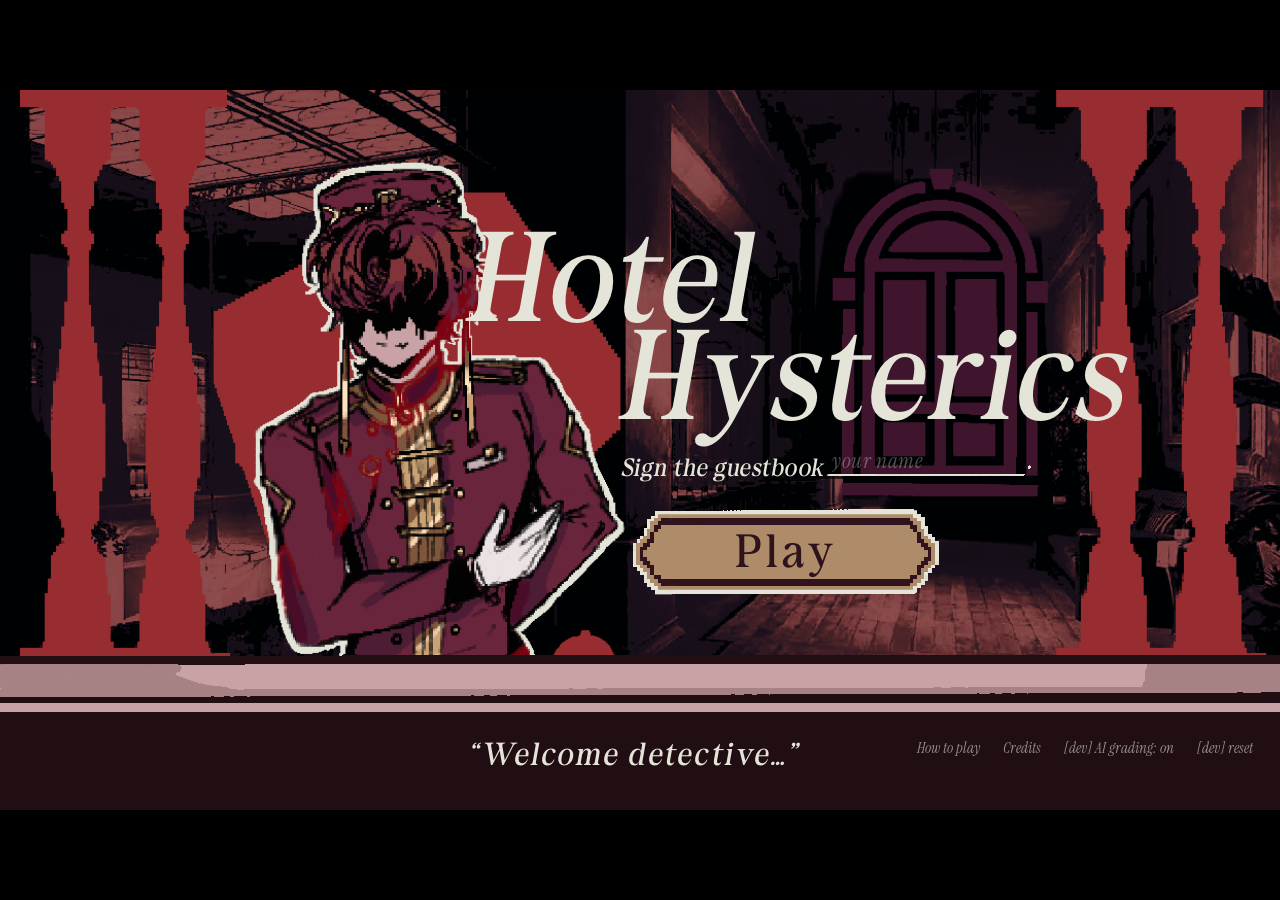
==== commit 1c6f3715: "added the ai grader (finally)" ====
--- a/index.html
+++ b/index.html
@@ -61,6 +61,7 @@
       <nav class="corner-links ui">
         <button data-open="how-to">How to play</button>
         <button data-open="credits">Credits</button>
+        <button id="btn-ai" aria-pressed="true">[dev] AI grading: on</button>
         <button id="btn-reset">[dev] reset</button>
       </nav>
     </div>
--- a/css/style.css
+++ b/css/style.css
@@ -428,3 +428,69 @@
    (the door is the same colour as the hallway background) */
 .hallway-page > * { animation: page-in 0.6s ease-out both; }
 @keyframes page-in { from { opacity: 0; } }
+
+/* ---------- Hallway scene ----------
+   The wall picture (assets/hallway/hallway-background.png) fills everything
+   under the top bar. It's stretched (not cropped) so its three panels always
+   line up with the grid's three columns: each door stands in the middle of a
+   panel with its name on the panel above it. */
+.visually-hidden { position: absolute; width: 1px; height: 1px; overflow: hidden; clip: rect(0 0 0 0); white-space: nowrap; }
+.hallway-page { height: 100vh; overflow: hidden; }
+.hallway-page .stage {
+  position: relative;
+  max-width: none;
+  padding: 0;
+  display: flex;
+  align-items: stretch;
+  min-height: 0;
+}
+.hallway-page .room { flex: 1; border: none; padding: 0; aspect-ratio: auto; }
+.hallway-page .doors {
+  height: 100%;
+  background: url("../assets/hallway/hallway-background.png") 0 0 / 100% 100% no-repeat;
+  image-rendering: pixelated;
+  container-type: size;
+  gap: 0;
+  align-items: end;
+}
+.hallway-page .door {
+  height: 100%;
+  justify-content: flex-end;
+  gap: 1.5cqh;
+  padding-bottom: 4.3cqh;          /* doors stand on the floor line */
+}
+.hallway-page .door-label { display: flex; flex-direction: column; align-items: center; gap: 0.4cqh; padding: 0 2cqw; }
+.hallway-page .door h2 { font-size: min(1.9cqw, 3.4cqh); margin: 0; }
+.hallway-page .door p { font-size: min(1.15cqw, 2.1cqh); }
+.hallway-page .best { font-size: min(1.1cqw, 2cqh); }
+.hallway-page .door-label * { text-shadow: 0 1px 2px #000, 0 0 6px rgba(0, 0, 0, 0.8); }
+.hallway-page .door-frame {
+  height: 68cqh;                   /* about 2/3 of the wall */
+  width: auto;
+  max-width: none;
+  aspect-ratio: 530 / 1080;
+}
+.hallway-page .door-number { font-size: min(1.3cqw, 2.3cqh); }
+/* the footer floats faintly over the bottom of the wall */
+.hallway-page .footer {
+  position: fixed;
+  left: 0;
+  right: 0;
+  bottom: 0;
+  border: none;
+  padding: 0.3rem 0.8rem;
+  font-size: 0.7rem;
+  opacity: 0.6;
+  pointer-events: none;
+  text-shadow: 0 1px 2px #000;
+}
+.hallway-page .footer .easter-egg { pointer-events: auto; background: none; }
+@media (max-width: 800px) {
+  .hallway-page { height: auto; overflow: auto; }
+  .hallway-page .doors { height: auto; container-type: normal; background-size: cover; padding: 1rem 0; gap: 2rem; }
+  .hallway-page .door { padding-bottom: 0; }
+  .hallway-page .door-frame { height: auto; width: 40%; }
+  .hallway-page .door h2 { font-size: 1.2rem; }
+  .hallway-page .door p, .hallway-page .best { font-size: 0.85rem; }
+  .hallway-page .footer { position: static; }
+}
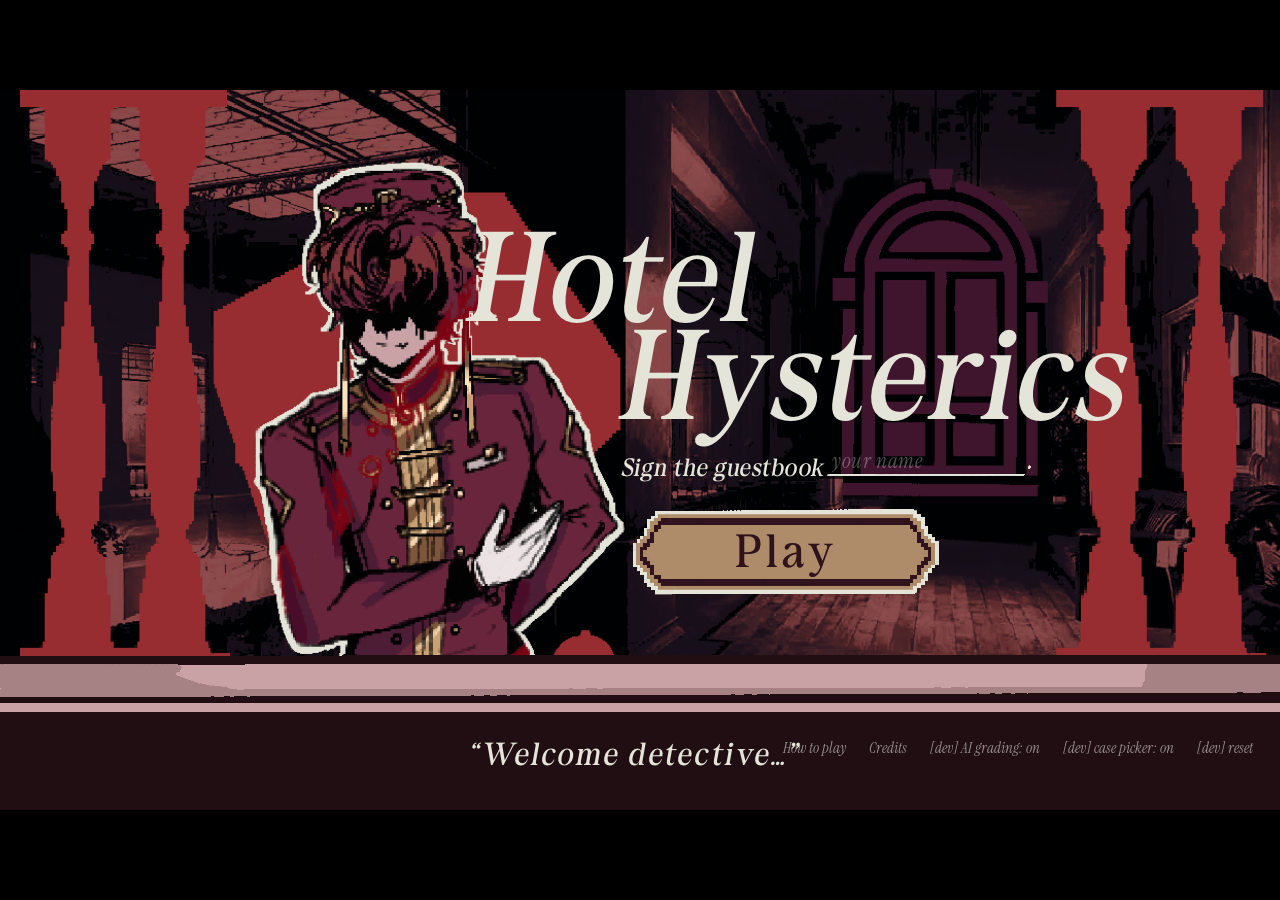
==== commit 584a9b32: "added case picker, added evidence for one case in paranormal" ====
--- a/index.html
+++ b/index.html
@@ -62,6 +62,7 @@
         <button data-open="how-to">How to play</button>
         <button data-open="credits">Credits</button>
         <button id="btn-ai" aria-pressed="true">[dev] AI grading: on</button>
+        <button id="btn-devcases" aria-pressed="true">[dev] case picker: on</button>
         <button id="btn-reset">[dev] reset</button>
       </nav>
     </div>
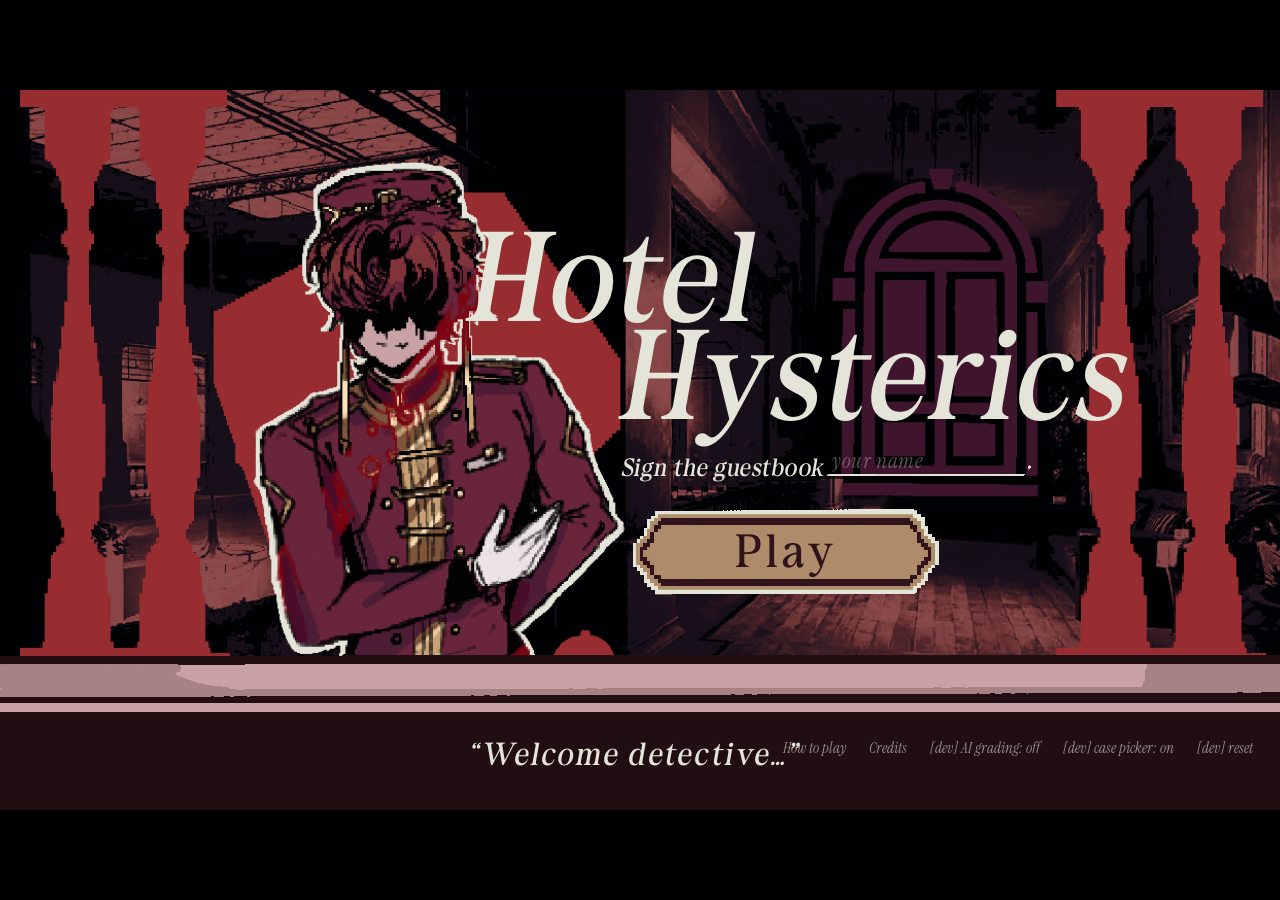
==== commit b4f3d968: "small QoL fixes" ====
--- a/index.html
+++ b/index.html
@@ -61,7 +61,7 @@
       <nav class="corner-links ui">
         <button data-open="how-to">How to play</button>
         <button data-open="credits">Credits</button>
-        <button id="btn-ai" aria-pressed="true">[dev] AI grading: on</button>
+        <button id="btn-ai" aria-pressed="false">[dev] AI grading: off</button>
         <button id="btn-devcases" aria-pressed="true">[dev] case picker: on</button>
         <button id="btn-reset">[dev] reset</button>
       </nav>
--- a/css/style.css
+++ b/css/style.css
@@ -426,8 +426,7 @@
 
 /* Hallway fades in after the title screen's door zoom
    (the door is the same colour as the hallway background) */
-.hallway-page > * { animation: page-in 0.6s ease-out both; }
-@keyframes page-in { from { opacity: 0; } }
+/* (the hallway fades in with every other page: see "smooth fade between pages" at the end) */
 
 /* ---------- Hallway scene ----------
    The wall picture (assets/hallway/hallway-background.png) fills everything
@@ -494,3 +493,45 @@
   .hallway-page .door p, .hallway-page .best { font-size: 0.85rem; }
   .hallway-page .footer { position: static; }
 }
+
+/* game logos above the doors (assets/hallway/logo-*.png), sized by height so they
+   sit in the gap between the panel's ornament and the door arch */
+.hallway-page .door-label { height: 14cqh; justify-content: flex-end; }
+.hallway-page .door-logo {
+  display: block;
+  width: auto;
+  max-width: 28cqw;
+  filter: drop-shadow(0 2px 3px rgba(0, 0, 0, 0.85));
+}
+.hallway-page .logo-effective-detective { height: 12.5cqh; }
+.hallway-page .logo-interrogation-station { height: 10.5cqh; }
+.hallway-page .logo-paranormal-paralegal { height: 13.5cqh; }
+/* games 1 and 2 sit a little higher than the round stamp */
+.hallway-page .logo-effective-detective { margin-bottom: 1.2cqh; }
+.hallway-page .logo-interrogation-station { margin-bottom: 2.5cqh; }
+
+/* ---------- picking a door: very fast zoom into the doorway, then black ---------- */
+.hallway-page .room.hallway { transition: transform 0.42s cubic-bezier(0.45, 0, 0.9, 0.6); will-change: transform; }
+body.hall-zooming .room.hallway { transform: scale(7); }
+.door.opening .pane-left { transform: translateX(-100%); transition-duration: 0.15s; }
+.door.opening .pane-right { transform: translateX(100%); transition-duration: 0.15s; }
+.hall-fade {
+  position: fixed;
+  inset: 0;
+  z-index: 1000;
+  background: #000;
+  opacity: 0;
+  pointer-events: none;
+  transition: none !important;
+}
+body.hall-zooming .hall-fade { animation: hall-fade 0.42s linear forwards; }
+@keyframes hall-fade { 0%, 65% { opacity: 0; } 100% { opacity: 1; } }
+body.hall-zooming { overflow: hidden; }
+
+/* ---------- smooth fade between pages ----------
+   Every page fades in from black; following a link fades it out first (js/main.js). */
+html { background: #000; }
+body { animation: page-in 0.35s ease-out backwards; }
+@keyframes page-in { from { opacity: 0; } to { opacity: 1; } }
+html.page-leaving body { opacity: 0; transition: opacity 0.33s ease-in; }
+@media (prefers-reduced-motion: reduce) { body { animation: none; } }
